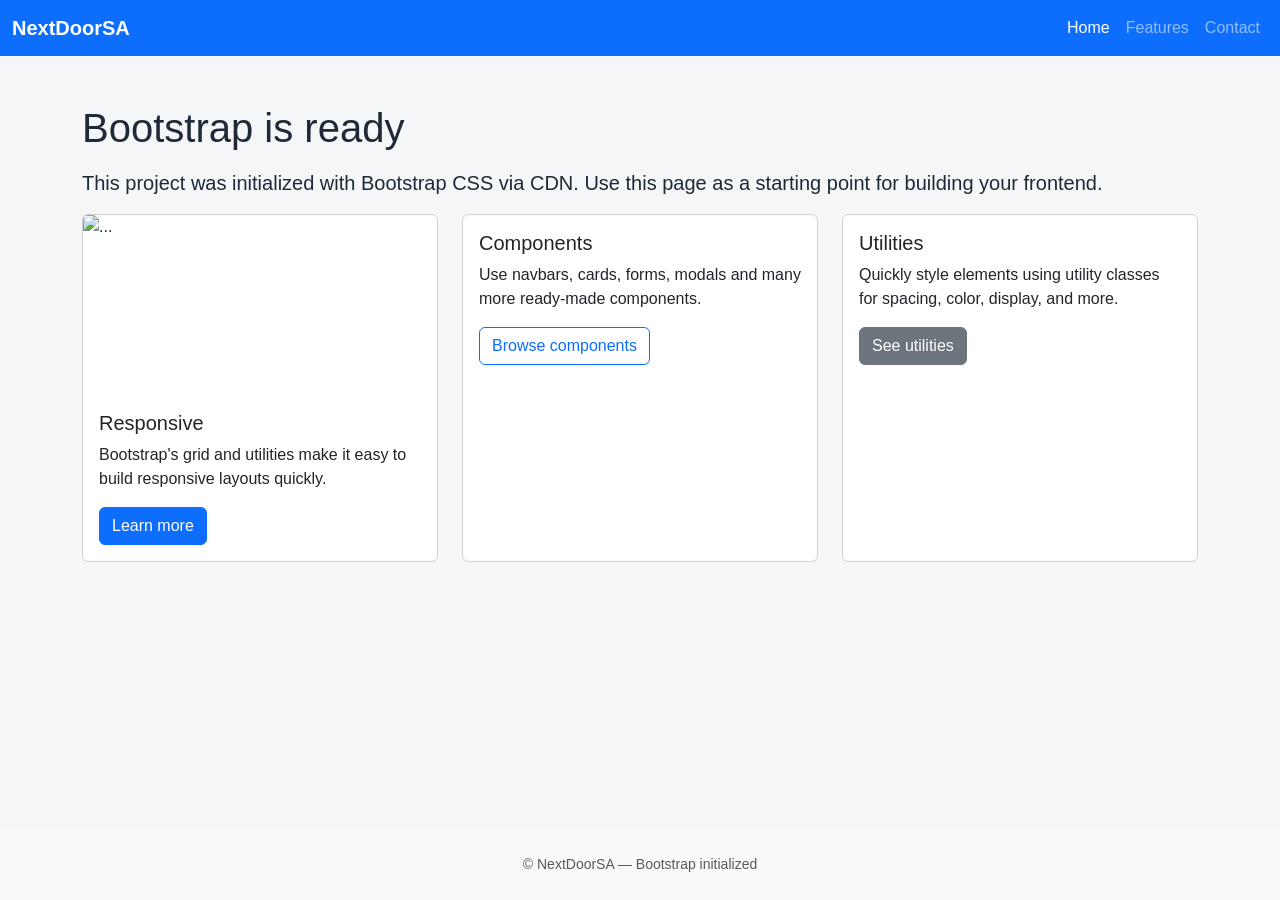
==== web/index.html @ d4c0d210 "initialize project structure with HTML templates, CSS styles, and configuration files" ====
<!doctype html>
<html lang="en">
  <head>
    <meta charset="utf-8">
    <meta name="viewport" content="width=device-width, initial-scale=1">
    <title>NextDoorSA — Bootstrap Initialized</title>
    <!-- Bootstrap CSS (CDN) -->
    <link href="https://cdn.jsdelivr.net/npm/bootstrap@5.3.2/dist/css/bootstrap.min.css" rel="stylesheet">
    <link href="styles.css" rel="stylesheet">
  </head>
  <body>
    <nav class="navbar navbar-expand-lg navbar-dark bg-primary">
      <div class="container-fluid">
        <a class="navbar-brand" href="#">NextDoorSA</a>
        <button class="navbar-toggler" type="button" data-bs-toggle="collapse" data-bs-target="#navbarNav" aria-controls="navbarNav" aria-expanded="false" aria-label="Toggle navigation">
          <span class="navbar-toggler-icon"></span>
        </button>
        <div class="collapse navbar-collapse" id="navbarNav">
          <ul class="navbar-nav ms-auto">
            <li class="nav-item"><a class="nav-link active" href="#">Home</a></li>
            <li class="nav-item"><a class="nav-link" href="#">Features</a></li>
            <li class="nav-item"><a class="nav-link" href="#">Contact</a></li>
          </ul>
        </div>
      </div>
    </nav>

    <main class="container my-5">
      <div class="row">
        <div class="col-12">
          <h1 class="mb-3">Bootstrap is ready</h1>
          <p class="lead">This project was initialized with Bootstrap CSS via CDN. Use this page as a starting point for building your frontend.</p>
        </div>
      </div>

      <div class="row g-4">
        <div class="col-md-4">
          <div class="card h-100">
            <img src="https://via.placeholder.com/600x300" class="card-img-top" alt="...">
            <div class="card-body">
              <h5 class="card-title">Responsive</h5>
              <p class="card-text">Bootstrap's grid and utilities make it easy to build responsive layouts quickly.</p>
              <a href="#" class="btn btn-primary">Learn more</a>
            </div>
          </div>
        </div>

        <div class="col-md-4">
          <div class="card h-100">
            <div class="card-body">
              <h5 class="card-title">Components</h5>
              <p class="card-text">Use navbars, cards, forms, modals and many more ready-made components.</p>
              <a href="#" class="btn btn-outline-primary">Browse components</a>
            </div>
          </div>
        </div>

        <div class="col-md-4">
          <div class="card h-100">
            <div class="card-body">
              <h5 class="card-title">Utilities</h5>
              <p class="card-text">Quickly style elements using utility classes for spacing, color, display, and more.</p>
              <a href="#" class="btn btn-secondary">See utilities</a>
            </div>
          </div>
        </div>
      </div>
    </main>

    <footer class="bg-light py-4 mt-auto">
      <div class="container text-center">
        <small class="text-muted">© NextDoorSA — Bootstrap initialized</small>
      </div>
    </footer>

    <!-- Bootstrap JS Bundle (includes Popper) -->
    <script src="https://cdn.jsdelivr.net/npm/bootstrap@5.3.2/dist/js/bootstrap.bundle.min.js"></script>
  </body>
</html>
---- web/styles.css ----
/* Shared project styles — keep the interface light, rounded, and modern. */
:root {
  --ndsa-primary: #3b74f2;
  --ndsa-primary-dark: #234fcb;
  --ndsa-bg: #f4f6f8;
  --ndsa-card: #ffffff;
  --ndsa-text: #1f2937;
  --ndsa-muted: #6b7280;
  --ndsa-border: #e8edf4;
  --ndsa-shadow: 0 14px 40px rgba(34, 76, 206, 0.12);
}

body {
  display: flex;
  flex-direction: column;
  min-height: 100vh;
  font-family: 'Poppins', sans-serif;
  background: var(--ndsa-bg);
  color: var(--ndsa-text);
}

main { flex: 1 0 auto; }

.navbar-brand { font-weight: 700; }

/* Home + checkout baseline helpers */
.card-img-top { object-fit: cover; height: 180px; }

/* Payment gateway page */
.payment-gateway-page {
  background:
	radial-gradient(circle at top left, rgba(59, 116, 242, 0.15), transparent 32%),
	linear-gradient(180deg, #f8fbff 0%, #f4f6f8 100%);
}

.gateway-navbar {
  background: linear-gradient(135deg, var(--ndsa-primary) 0%, var(--ndsa-primary-dark) 100%);
  box-shadow: 0 10px 30px rgba(35, 79, 203, 0.18);
}

.gateway-shell { position: relative; }

.gateway-hero {
  background: linear-gradient(135deg, #3b74f2 0%, #224cce 100%);
  color: white;
  padding-bottom: 1.5rem;
  border-radius: 0 0 42px 42px;
  box-shadow: 0 16px 40px rgba(34, 76, 206, 0.14);
}

.gateway-title {
  font-size: clamp(2.2rem, 5vw, 4.1rem);
  line-height: 1.05;
  font-weight: 700;
  letter-spacing: -0.03em;
}

.gateway-subtitle {
  max-width: 58ch;
  font-size: 1.05rem;
  opacity: 0.9;
}

.gateway-trust-strip {
  display: flex;
  flex-wrap: wrap;
  gap: 0.75rem 1rem;
  color: rgba(255, 255, 255, 0.95);
  font-size: 0.92rem;
}

.gateway-trust-strip > div,
.gateway-chip,
.gateway-safe-pill {
  border-radius: 999px;
  padding: 0.6rem 0.9rem;
  backdrop-filter: blur(8px);
}

.gateway-trust-strip > div {
  background: rgba(255, 255, 255, 0.12);
  border: 1px solid rgba(255, 255, 255, 0.14);
}

.payment-glow-card {
  background: linear-gradient(180deg, rgba(255, 255, 255, 0.16), rgba(255, 255, 255, 0.1));
  border: 1px solid rgba(255, 255, 255, 0.18);
  border-radius: 28px;
  padding: 1.25rem;
  box-shadow: 0 20px 50px rgba(8, 20, 59, 0.18);
}

.gateway-chip {
  background: rgba(255, 255, 255, 0.16);
  border: 1px solid rgba(255, 255, 255, 0.18);
  font-size: 0.8rem;
}

.mini-payment-card {
  min-height: 180px;
  border-radius: 24px;
  padding: 1.15rem;
  background:
	radial-gradient(circle at top right, rgba(255, 255, 255, 0.24), transparent 32%),
	linear-gradient(145deg, rgba(10, 20, 58, 0.7), rgba(24, 47, 123, 0.85));
  border: 1px solid rgba(255, 255, 255, 0.12);
}

.card-number-preview {
  font-size: clamp(1.2rem, 3vw, 1.65rem);
  letter-spacing: 0.08em;
  font-weight: 600;
  margin-top: 1.8rem;
}

.gateway-content {
  margin-top: -0.75rem;
}

.gateway-stepper {
  display: flex;
  align-items: center;
  justify-content: center;
  gap: 0.75rem;
  flex-wrap: wrap;
}

.gateway-step {
  display: flex;
  flex-direction: column;
  align-items: center;
  gap: 0.45rem;
  font-size: 0.85rem;
  color: var(--ndsa-muted);
}

.gateway-step-badge {
  width: 34px;
  height: 34px;
  border-radius: 50%;
  background: #e9eef8;
  color: #6b7280;
  display: grid;
  place-items: center;
  font-weight: 600;
}

.gateway-step-badge.completed,
.gateway-step-badge.active {
  background: var(--ndsa-primary);
  color: white;
}

.gateway-step-line {
  flex: 0 1 56px;
  height: 2px;
  background: #d9e2f2;
  border-radius: 999px;
}

.gateway-card {
  background: var(--ndsa-card);
  border: 1px solid var(--ndsa-border);
  border-radius: 22px;
  box-shadow: var(--ndsa-shadow);
  padding: 1.35rem;
}

.gateway-card-title {
  font-weight: 700;
  letter-spacing: -0.02em;
}

.gateway-input,
.gateway-input:focus,
.gateway-input-group .input-group-text {
  border-radius: 14px;
}

.gateway-input {
  background: #f8fafc;
  border: 1px solid #edf2f7;
  box-shadow: none;
  padding: 0.9rem 1rem;
}

.gateway-input:focus {
  border-color: rgba(59, 116, 242, 0.5);
  box-shadow: 0 0 0 0.2rem rgba(59, 116, 242, 0.08);
}

.gateway-input-group .input-group-text {
  background: #f8fafc;
  border: 1px solid #edf2f7;
  color: var(--ndsa-muted);
}

.payment-method-option {
  display: flex;
  align-items: center;
  justify-content: center;
  min-height: 82px;
  border: 1.5px solid #e6ebf3;
  border-radius: 18px;
  background: #fbfcfe;
  cursor: pointer;
  transition: all 0.2s ease;
  padding: 1rem;
  width: 100%;
}

.payment-method-option input { display: none; }

.payment-method-option span {
  display: inline-flex;
  align-items: center;
  gap: 0.55rem;
  font-weight: 600;
}

.payment-method-option:hover,
.payment-method-option.active {
  border-color: rgba(59, 116, 242, 0.55);
  box-shadow: 0 12px 24px rgba(59, 116, 242, 0.08);
  transform: translateY(-1px);
}

.gateway-safe-pill {
  background: #edf4ff;
  color: var(--ndsa-primary-dark);
  border: 1px solid #dbe7ff;
  font-size: 0.85rem;
  white-space: nowrap;
}

.gateway-divider {
  height: 1px;
  background: linear-gradient(90deg, transparent, #e8edf4, transparent);
  margin: 1.25rem 0;
}

.gateway-pay-btn {
  background: linear-gradient(135deg, var(--ndsa-primary) 0%, var(--ndsa-primary-dark) 100%);
  color: white;
  font-weight: 700;
  border: none;
  border-radius: 14px;
  padding-top: 0.95rem;
  padding-bottom: 0.95rem;
  box-shadow: 0 16px 30px rgba(59, 116, 242, 0.24);
}

.gateway-pay-btn:hover {
  color: white;
  filter: brightness(1.02);
}

.gateway-feature {
  height: 100%;
  display: flex;
  gap: 0.9rem;
  align-items: flex-start;
  padding: 1rem;
  border-radius: 18px;
  background: #fbfcfe;
  border: 1px solid #edf2f7;
}

.gateway-feature-icon {
  width: 42px;
  height: 42px;
  border-radius: 14px;
  display: grid;
  place-items: center;
  flex: 0 0 auto;
}

.gateway-summary-card {
  position: sticky;
  top: 1.25rem;
}

.summary-item-modern {
  display: flex;
  gap: 1rem;
  align-items: center;
  padding: 1rem 0;
  border-bottom: 1px solid #edf2f7;
}

.summary-item-modern:last-of-type {
  border-bottom: 0;
  padding-bottom: 0;
}

.summary-item-modern img {
  width: 72px;
  height: 72px;
  border-radius: 18px;
  object-fit: cover;
  box-shadow: 0 10px 22px rgba(15, 23, 42, 0.08);
}

.gateway-totals .summary-line {
  display: flex;
  justify-content: space-between;
  align-items: center;
  color: var(--ndsa-muted);
  margin-bottom: 0.7rem;
}

.gateway-totals .summary-line.total {
  color: var(--ndsa-text);
  font-weight: 700;
  font-size: 1.05rem;
  padding-top: 0.9rem;
  border-top: 1px solid #edf2f7;
  margin-top: 0.9rem;
}

.gateway-note {
  display: flex;
  gap: 0.8rem;
  align-items: flex-start;
  padding: 1rem;
  border-radius: 18px;
  background: #eff6ff;
  color: #27456b;
}

.gateway-note i {
  font-size: 1.1rem;
  margin-top: 0.1rem;
  color: var(--ndsa-primary-dark);
}

@media (max-width: 991.98px) {
  .gateway-content { margin-top: 0; }
  .gateway-summary-card { position: static; }
}

/* Complete order / success page specific styles */
.complete-hero {
  background: linear-gradient(90deg, rgba(255,255,255,0.06), rgba(255,255,255,0.02));
  border-radius: 14px;
}
.order-success-badge {
  width: 64px;
  height: 64px;
  display: grid;
  place-items: center;
  font-size: 1.75rem;
  box-shadow: 0 8px 22px rgba(35,79,203,0.12);
}

.complete-order-page .gateway-card { margin-bottom: 0; }

.complete-order-page .gateway-card h3,
.complete-order-page .gateway-card h5 { color: var(--ndsa-text); }

.complete-order-page .order-actions { display: flex; gap: .75rem; }

.complete-order-page .order-success-badge i { transform: translateY(1px); }
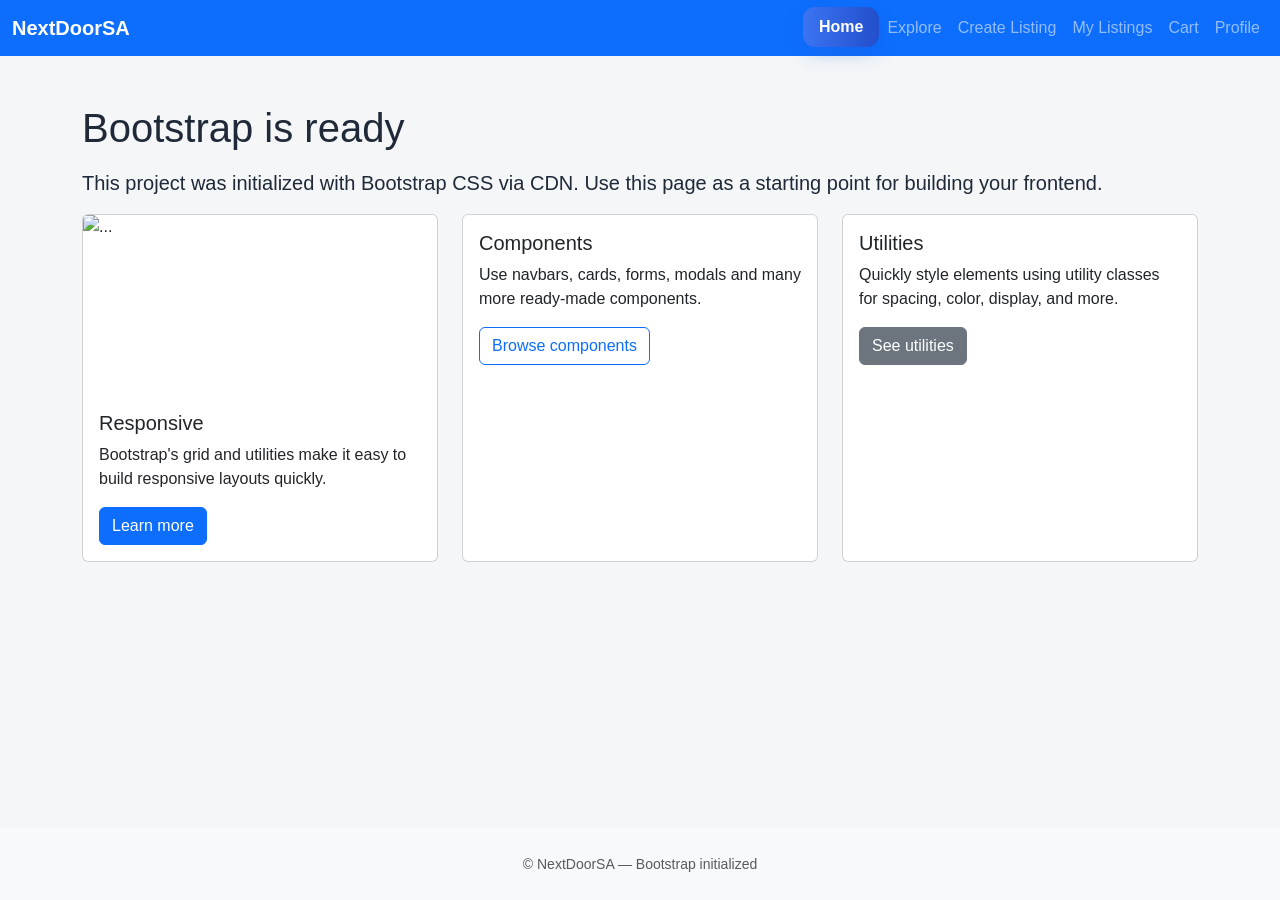
==== commit 1f73a34c: "update navigation links to point to correct pages and enhance active link styling" ====
--- a/web/index.html
+++ b/web/index.html
@@ -11,15 +11,18 @@
   <body>
     <nav class="navbar navbar-expand-lg navbar-dark bg-primary">
       <div class="container-fluid">
-        <a class="navbar-brand" href="#">NextDoorSA</a>
+        <a class="navbar-brand" href="Home.html">NextDoorSA</a>
         <button class="navbar-toggler" type="button" data-bs-toggle="collapse" data-bs-target="#navbarNav" aria-controls="navbarNav" aria-expanded="false" aria-label="Toggle navigation">
           <span class="navbar-toggler-icon"></span>
         </button>
         <div class="collapse navbar-collapse" id="navbarNav">
           <ul class="navbar-nav ms-auto">
-            <li class="nav-item"><a class="nav-link active" href="#">Home</a></li>
-            <li class="nav-item"><a class="nav-link" href="#">Features</a></li>
-            <li class="nav-item"><a class="nav-link" href="#">Contact</a></li>
+            <li class="nav-item"><a class="nav-link active" aria-current="page" href="Home.html">Home</a></li>
+            <li class="nav-item"><a class="nav-link" href="ExploreProductsPage.html">Explore</a></li>
+            <li class="nav-item"><a class="nav-link" href="CreateAListing.html">Create Listing</a></li>
+            <li class="nav-item"><a class="nav-link" href="MyListings.html">My Listings</a></li>
+            <li class="nav-item"><a class="nav-link" href="ShoppingCart.html">Cart</a></li>
+            <li class="nav-item"><a class="nav-link" href="Profile.html">Profile</a></li>
           </ul>
         </div>
       </div>
--- a/web/styles.css
+++ b/web/styles.css
@@ -362,5 +362,43 @@
 
 .complete-order-page .order-success-badge i { transform: translateY(1px); }
 
-
-
+/* Strong, prominent active navbar link - visible on both dark and light navbars */
+.navbar .nav-link.active,
+.navbar .nav-link[aria-current="page"] {
+  font-weight: 800;
+  position: relative;
+  padding: 0.5rem 1rem;
+  border-radius: 12px;
+  color: #fff !important;
+  /* Use a clear primary pill so the active link stands out */
+  background: linear-gradient(90deg, var(--ndsa-primary), var(--ndsa-primary-dark));
+  box-shadow: 0 8px 20px rgba(34, 76, 206, 0.18);
+  transform: translateY(-1px);
+}
+
+/* Add a subtle glow underline for extra emphasis (keeps pill look minimal) */
+.navbar .nav-link.active::after,
+.navbar .nav-link[aria-current="page"]::after {
+  content: "";
+  position: absolute;
+  left: 12px;
+  right: 12px;
+  bottom: -6px;
+  height: 6px;
+  border-radius: 6px;
+  background: linear-gradient(90deg, rgba(59,116,242,0.18), rgba(35,79,203,0.12));
+  filter: blur(6px);
+  opacity: 0.9;
+  pointer-events: none;
+}
+
+/* Slight variation for very small screens to avoid crowding */
+@media (max-width: 575.98px) {
+  .navbar .nav-link.active,
+  .navbar .nav-link[aria-current="page"] {
+    padding: 0.4rem 0.6rem;
+    font-size: 0.95rem;
+  }
+  .navbar .nav-link.active::after,
+  .navbar .nav-link[aria-current="page"]::after { bottom: -4px; height: 4px; }
+}
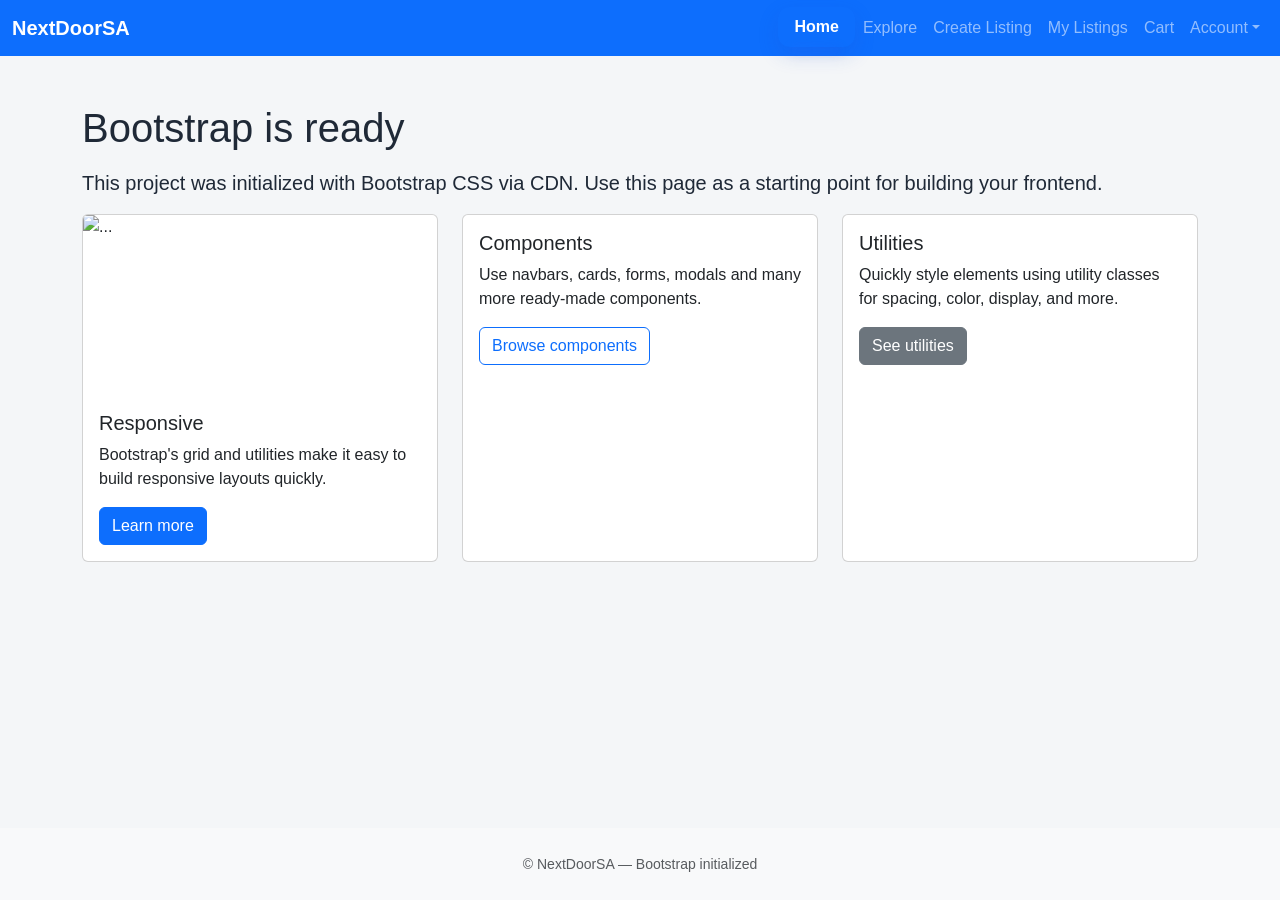
==== commit 55faa019: "Refactor navigation to use dropdown for account options and update button actions for better user ex" ====
--- a/web/index.html
+++ b/web/index.html
@@ -22,7 +22,14 @@
             <li class="nav-item"><a class="nav-link" href="CreateAListing.html">Create Listing</a></li>
             <li class="nav-item"><a class="nav-link" href="MyListings.html">My Listings</a></li>
             <li class="nav-item"><a class="nav-link" href="ShoppingCart.html">Cart</a></li>
-            <li class="nav-item"><a class="nav-link" href="Profile.html">Profile</a></li>
+            <li class="nav-item dropdown">
+                <a class="nav-link dropdown-toggle" href="#" id="accountDropdown" role="button" data-bs-toggle="dropdown" aria-expanded="false">Account</a>
+                <ul class="dropdown-menu dropdown-menu-end" aria-labelledby="accountDropdown">
+                    <li><a class="dropdown-item" href="CreateAnAccount.html">Create Account</a></li>
+                    <li><a class="dropdown-item" href="LogIntoAccount.html">Log In</a></li>
+                    <li><a class="dropdown-item" href="Profile.html">Profile</a></li>
+                </ul>
+            </li>
           </ul>
         </div>
       </div>
--- a/web/styles.css
+++ b/web/styles.css
@@ -371,8 +371,7 @@
   border-radius: 12px;
   color: #fff !important;
   /* Use a clear primary pill so the active link stands out */
-  background: linear-gradient(90deg, var(--ndsa-primary), var(--ndsa-primary-dark));
-  box-shadow: 0 8px 20px rgba(34, 76, 206, 0.18);
+box-shadow: 0 8px 20px rgba(34, 76, 206, 0.18);
   transform: translateY(-1px);
 }
 
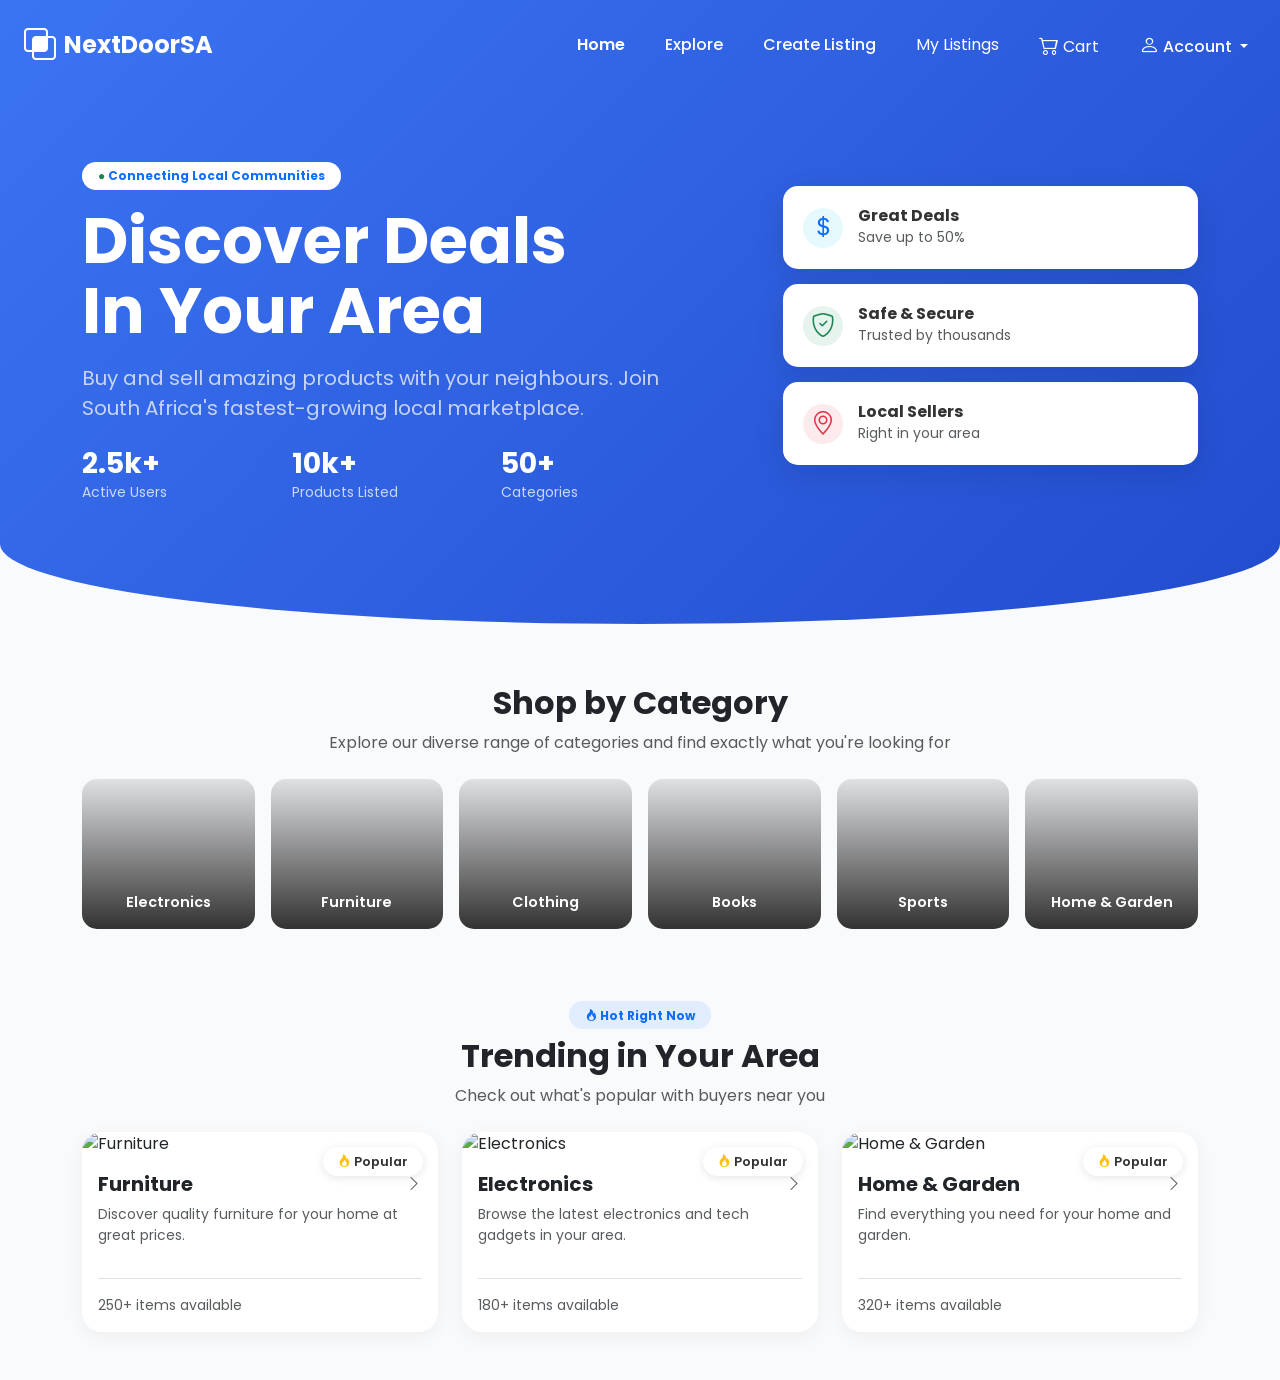
==== commit 4aa9b98a: "feat: implement server-side admin authentication, user profile fields, and shared dynamic navigation" ====
--- a/web/index.html
+++ b/web/index.html
@@ -3,89 +3,13 @@
   <head>
     <meta charset="utf-8">
     <meta name="viewport" content="width=device-width, initial-scale=1">
-    <title>NextDoorSA — Bootstrap Initialized</title>
-    <!-- Bootstrap CSS (CDN) -->
-    <link href="https://cdn.jsdelivr.net/npm/bootstrap@5.3.2/dist/css/bootstrap.min.css" rel="stylesheet">
-    <link href="styles.css" rel="stylesheet">
+    <title>NextDoorSA</title>
+    <!-- Root URL: send visitors straight to the real homepage. -->
+    <meta http-equiv="refresh" content="0; url=Home.html">
+    <link rel="canonical" href="Home.html">
+    <script>window.location.replace('Home.html');</script>
   </head>
   <body>
-    <nav class="navbar navbar-expand-lg navbar-dark bg-primary">
-      <div class="container-fluid">
-        <a class="navbar-brand" href="Home.html">NextDoorSA</a>
-        <button class="navbar-toggler" type="button" data-bs-toggle="collapse" data-bs-target="#navbarNav" aria-controls="navbarNav" aria-expanded="false" aria-label="Toggle navigation">
-          <span class="navbar-toggler-icon"></span>
-        </button>
-        <div class="collapse navbar-collapse" id="navbarNav">
-          <ul class="navbar-nav ms-auto">
-            <li class="nav-item"><a class="nav-link active" aria-current="page" href="Home.html">Home</a></li>
-            <li class="nav-item"><a class="nav-link" href="ExploreProductsPage.html">Explore</a></li>
-            <li class="nav-item"><a class="nav-link" href="CreateAListing.html">Create Listing</a></li>
-            <li class="nav-item"><a class="nav-link" href="MyListings.html">My Listings</a></li>
-            <li class="nav-item"><a class="nav-link" href="ShoppingCart.html">Cart</a></li>
-            <li class="nav-item dropdown">
-                <a class="nav-link dropdown-toggle" href="#" id="accountDropdown" role="button" data-bs-toggle="dropdown" aria-expanded="false">Account</a>
-                <ul class="dropdown-menu dropdown-menu-end" aria-labelledby="accountDropdown">
-                    <li><a class="dropdown-item" href="CreateAnAccount.html">Create Account</a></li>
-                    <li><a class="dropdown-item" href="LogIntoAccount.html">Log In</a></li>
-                    <li><a class="dropdown-item" href="Profile.html">Profile</a></li>
-                </ul>
-            </li>
-          </ul>
-        </div>
-      </div>
-    </nav>
-
-    <main class="container my-5">
-      <div class="row">
-        <div class="col-12">
-          <h1 class="mb-3">Bootstrap is ready</h1>
-          <p class="lead">This project was initialized with Bootstrap CSS via CDN. Use this page as a starting point for building your frontend.</p>
-        </div>
-      </div>
-
-      <div class="row g-4">
-        <div class="col-md-4">
-          <div class="card h-100">
-            <img src="https://via.placeholder.com/600x300" class="card-img-top" alt="...">
-            <div class="card-body">
-              <h5 class="card-title">Responsive</h5>
-              <p class="card-text">Bootstrap's grid and utilities make it easy to build responsive layouts quickly.</p>
-              <a href="#" class="btn btn-primary">Learn more</a>
-            </div>
-          </div>
-        </div>
-
-        <div class="col-md-4">
-          <div class="card h-100">
-            <div class="card-body">
-              <h5 class="card-title">Components</h5>
-              <p class="card-text">Use navbars, cards, forms, modals and many more ready-made components.</p>
-              <a href="#" class="btn btn-outline-primary">Browse components</a>
-            </div>
-          </div>
-        </div>
-
-        <div class="col-md-4">
-          <div class="card h-100">
-            <div class="card-body">
-              <h5 class="card-title">Utilities</h5>
-              <p class="card-text">Quickly style elements using utility classes for spacing, color, display, and more.</p>
-              <a href="#" class="btn btn-secondary">See utilities</a>
-            </div>
-          </div>
-        </div>
-      </div>
-    </main>
-
-    <footer class="bg-light py-4 mt-auto">
-      <div class="container text-center">
-        <small class="text-muted">© NextDoorSA — Bootstrap initialized</small>
-      </div>
-    </footer>
-
-    <!-- Bootstrap JS Bundle (includes Popper) -->
-    <script src="https://cdn.jsdelivr.net/npm/bootstrap@5.3.2/dist/js/bootstrap.bundle.min.js"></script>
+    <p>Redirecting to <a href="Home.html">NextDoorSA</a>…</p>
   </body>
 </html>
-
-
